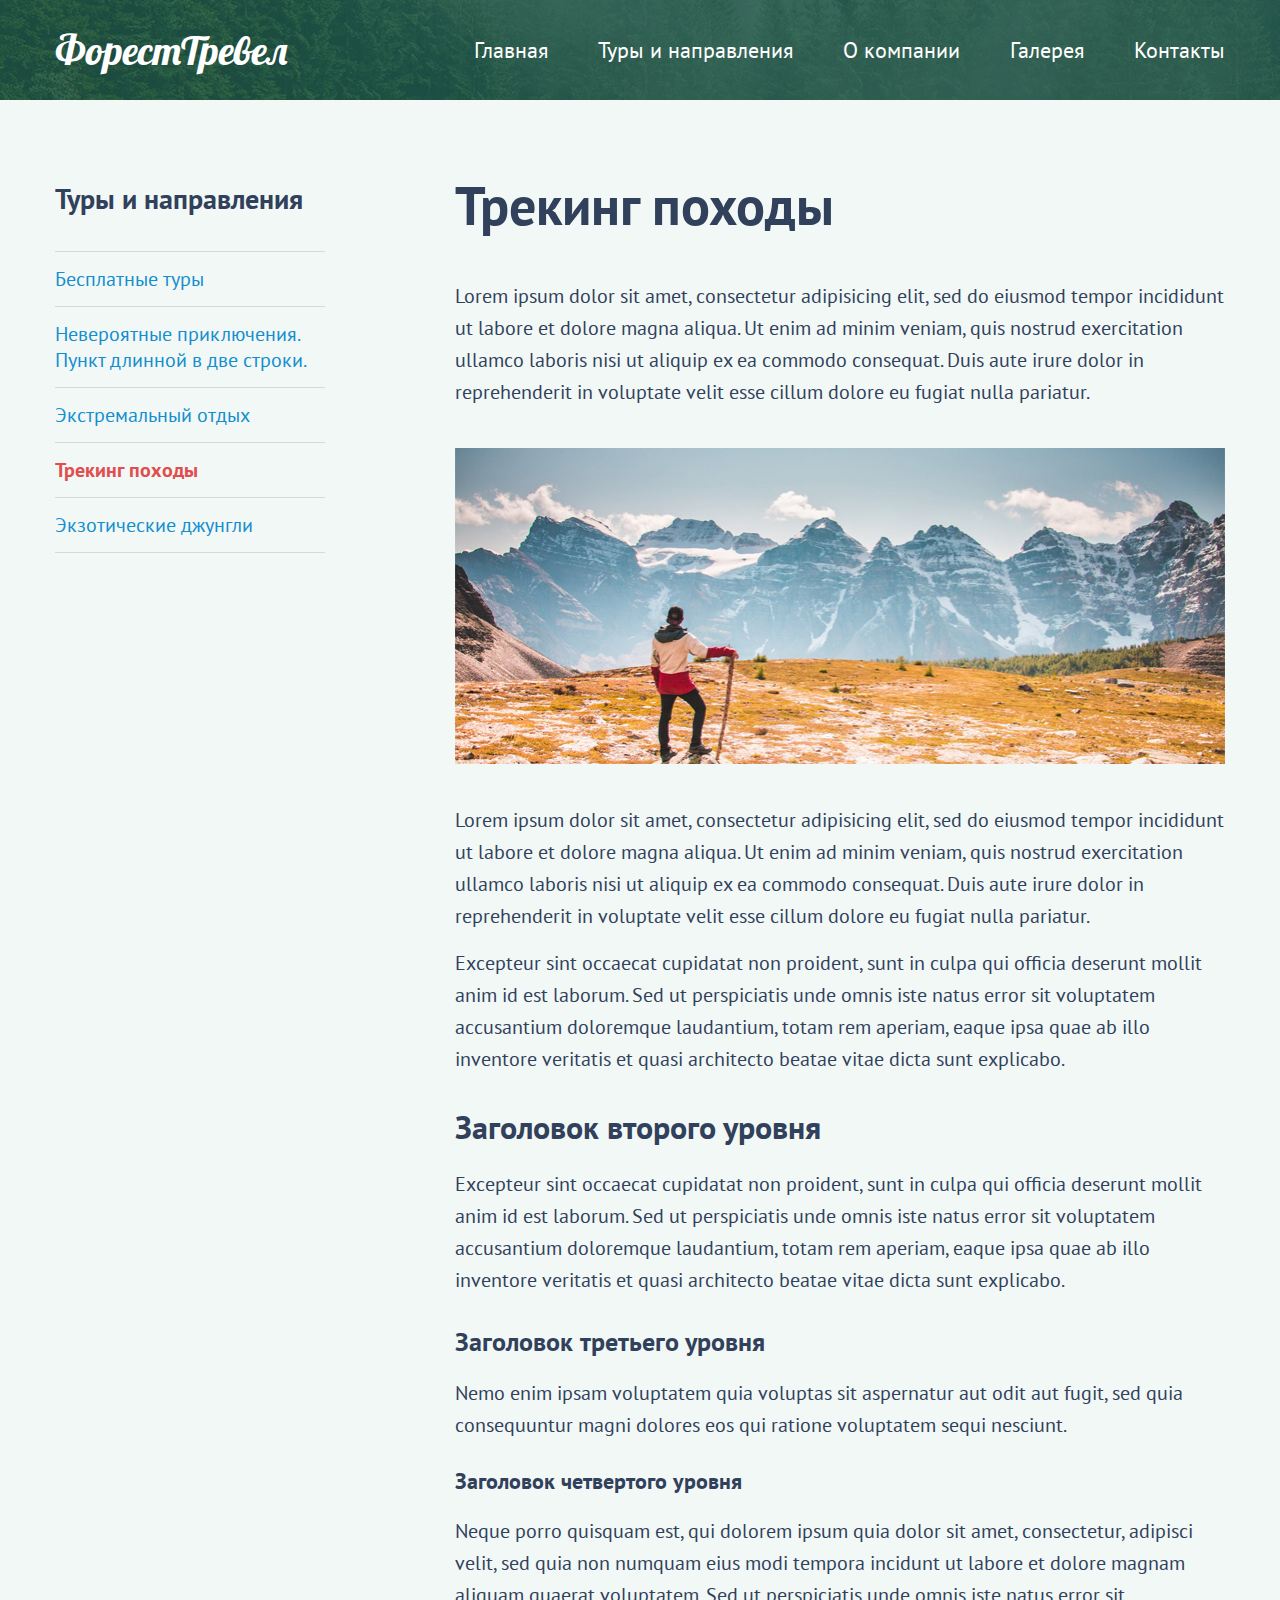
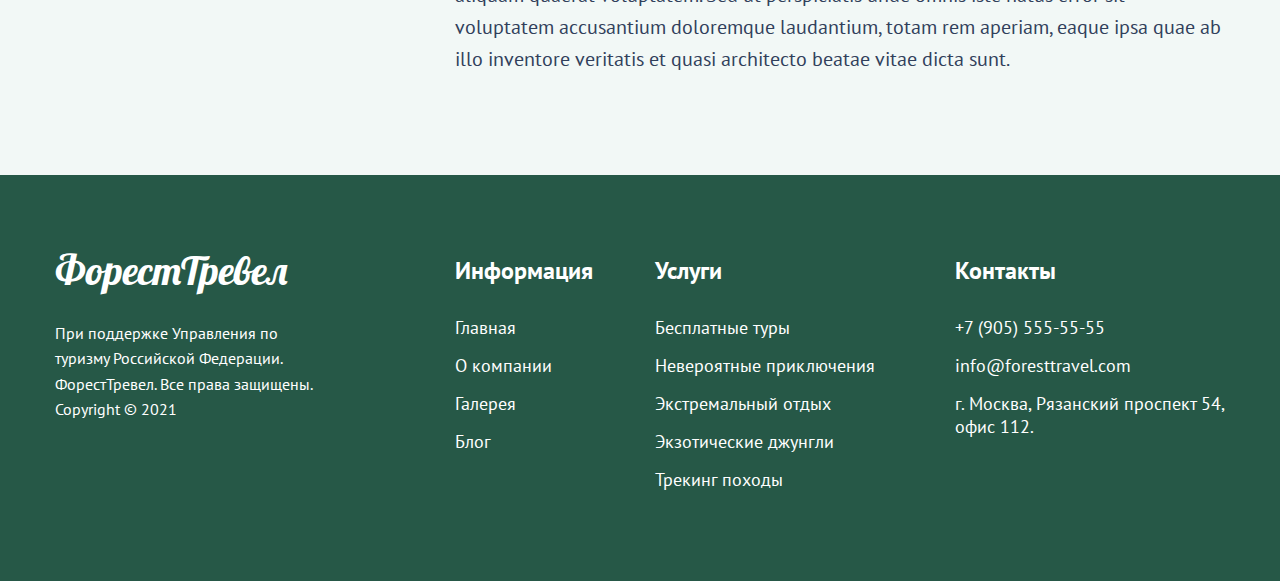
==== article.html @ 5dd3c1b6 "Add files via upload" ====
<!DOCTYPE html>
<html lang="ru">
<head>
    <meta charset="UTF-8">
    <meta name="viewport" content="width=device-width, initial-scale=1.0">
    <title>Forest Travel</title>
    <link rel="stylesheet" href="./css/main.css">
    <link rel="preconnect" href="https://fonts.googleapis.com">
    <link href="https://fonts.googleapis.com/css2?family=Lobster&family=PT+Sans:wght@400;700&display=swap" rel="stylesheet">


</head>
<body>

    <header class="header-inner">

        <div class="header-top">

            <div class="logo">ФорестТревел</div>

            <nav class="header-nav">

                <ul class="header-nav-list">

                    <li class="header-nav-list-item"><a class="header-nav-link" href="index.html">Главная</a></li>
                    <li class="header-nav-list-item"><a class="header-nav-link" href="tours.html">Туры и направления</a></li>
                    <li class="header-nav-list-item"><a class="header-nav-link" href="article.html">О компании</a></li>
                    <li class="header-nav-list-item"><a class="header-nav-link" href="">Галерея</a></li>
                    <li class="header-nav-list-item"><a class="header-nav-link" href="">Контакты</a></li>

                </ul>
    
            </nav>

        </div>
               
    </header>

    <main  class="inner-page-tours">

        <div class="container">

            <div class="row-article-page">

                <nav class="article-page-nav">

                    <h3 class="article-pag-nav-title">Туры и направления</h3>

                    <ul class="article-pag-nav-list">

                        <li><a href="#">Бесплатные туры</a></li>
                        <li><a href="#">Невероятные приключения. Пункт длинной в две строки.</a></li>
                        <li><a href="#">Экстремальный отдых</a></li>
                        <li><a href="#" class="active">Трекинг походы</a></li>
                        <li><a href="#">Экзотические джунгли</a></li>

                    </ul>

                </nav>
                    
                <article class="article-page-article">

                    <h1>Трекинг походы</h1>

                    <p>Lorem ipsum dolor sit amet, consectetur adipisicing elit, sed do eiusmod tempor incididunt ut labore et dolore magna aliqua. Ut enim ad minim veniam, quis nostrud exercitation ullamco laboris nisi ut aliquip ex ea commodo consequat. Duis aute irure dolor in reprehenderit in voluptate velit esse cillum dolore eu fugiat nulla pariatur. </p>

                    <img src="./img/third-page/tracking hikes.jpg" alt="Трекинг походы">

                    <p>Lorem ipsum dolor sit amet, consectetur adipisicing elit, sed do eiusmod tempor incididunt ut labore et dolore magna aliqua. Ut enim ad minim veniam, quis nostrud exercitation ullamco laboris nisi ut aliquip ex ea commodo consequat. Duis aute irure dolor in reprehenderit in voluptate velit esse cillum dolore eu fugiat nulla pariatur. 
                    </p>

                    <p>Excepteur sint occaecat cupidatat non proident, sunt in culpa qui officia deserunt mollit anim id est laborum. Sed ut perspiciatis unde omnis iste natus error sit voluptatem accusantium doloremque laudantium, totam rem aperiam, eaque ipsa quae ab illo inventore veritatis et quasi architecto beatae vitae dicta sunt explicabo.</p>

                    <h2>Заголовок второго уровня</h2>

                    <p>Excepteur sint occaecat cupidatat non proident, sunt in culpa qui officia deserunt mollit anim id est laborum. Sed ut perspiciatis unde omnis iste natus error sit voluptatem accusantium doloremque laudantium, totam rem aperiam, eaque ipsa quae ab illo inventore veritatis et quasi architecto beatae vitae dicta sunt explicabo. </p>

                    <h3>Заголовок третьего уровня</h3>

                    <p>Nemo enim ipsam voluptatem quia voluptas sit aspernatur aut odit aut fugit, sed quia consequuntur magni dolores eos qui ratione voluptatem sequi nesciunt. </p>

                    <h4>Заголовок четвертого уровня</h4>

                    <p>Neque porro quisquam est, qui dolorem ipsum quia dolor sit amet, consectetur, adipisci velit, sed quia non numquam eius modi tempora incidunt ut labore et dolore magnam aliquam quaerat voluptatem.
                    Sed ut perspiciatis unde omnis iste natus error sit voluptatem accusantium doloremque laudantium, totam rem aperiam, eaque ipsa quae ab illo inventore veritatis et quasi architecto beatae vitae dicta sunt.</p>

                </article>
                
            </div>
             
        </div>
                     
    </main>

    <footer class="footer">

        <div class="container">

             <!--footer-row-->

            <div class="footer-row">

                <div class="footer-copyright">

                    <div class="footer-logo">

                        <div class="logo">ФорестТревел</div>

                    </div>

                    <p>При поддержке Управления по туризму Российской Федерации. ФорестТревел. Все права защищены. Copyright © 2021</p>

                </div>
                           
                <div class="footer-widgets-wrapper">

                    <!--footer-widget-info-->

                    <div class="footer-widget footer-widget-info">

                        <h4 class="footer-widget-title">Информация</h4>

                        <ul class="footer-widget-list">

                            <li><a href="#!">Главная</a></li>

                            <li><a href="#!">О компании</a></li>

                            <li><a href="#!">Галерея</a></li>

                            <li><a href="#!">Блог</a></li>

                        </ul>

                    </div>

                    <!--footer-widget-info-->

                    <!--ffooter-widget-servises-->

                    <div class="footer-widget footer-widget-servises">

                        <h4 class="footer-widget-title">Услуги</h4>

                        <ul class="footer-widget-list">

                            <li><a href="#!">Бесплатные туры</a></li>

                            <li><a href="#!">Невероятные приключения</a></li>

                            <li><a href="#!">Экстремальный отдых</a></li>

                            <li><a href="#!">Экзотические джунгли</a></li>

                            <li><a href="#!">Трекинг походы</a></li>

                        </ul>

                    </div>

                    <!--ffooter-widget-servises-->

                    <!--footer-widget-contacts-->

                    <div class="footer-widget footer-widget-contacts">

                        <h4 class="footer-widget-title">Контакты</h4>

                        <ul class="footer-widget-list">

                            <li><a href="tel:+79055555555">+7 (905) 555-55-55</a></li>

                            <li><a href="mailto:info@foresttravel.com">info@foresttravel.com</a></li>

                            <li>г. Москва, Рязанский проспект 54, офис 112.</li>

                        </ul>

                    </div>

                    <!--footer-widget-contacts-->

                </div>

            </div>

            <!--footer-row-->
        
        </div>

    </footer>
            
</body>
</html>
---- css/main.css ----
/* font-family: 'Lobster', cursive;
font-family: 'PT Sans', sans-serif; */


*,
*::before,
*::after {

    box-sizing: border-box;

}

body {

    font-family: 'PT Sans', sans-serif;

}
body,
h1,
h2,
h3,
h4,
h5,
h6,
p {

    margin: 0;

}

img {

    display: block;
    max-width: 100%;
    height: auto;

}

ul {

    margin: 0;
    padding: 0;
    list-style-type: none;

}

.container {

    width: 1170px;
    margin: 0 auto;

}


html {

    scroll-behavior: smooth;

}

/* header -  шапка*/

.header {

    position: relative;
    height: 800px;
    padding-top: 50px;
    background-color: #265847;
    background-image: url('./../img/first-page/Header-img.jpg');
    background-position: center;
    background-size: cover;
    color: #fff;

}

.header-top {

    display: flex;
    justify-content: space-between;
    align-items: center;
    width: 1170px;
    margin: 0 auto;
    
}

.logo {

    font-family: 'Lobster', cursive;
    color: #fff;
    font-size: 40px;
    font-weight: normal;
    
}

.header-nav {
    
    font-size: 22px;
    color: #fff;

}

.header-nav-list {
    
    display: flex;

}

/* 
длинный вариант кода для избавления от последнего отступа
.header-nav-list-item {
    margin-right: 50px;
}
.header-nav-list-item:last-child {
    margin-right: 0;
} */

/* короткий вариан кода*/
.header-nav-list-item:not(:last-child){

    margin-right: 50px;
}

.header-nav-link {

    color: #fff;
    text-decoration: none;

}

.header-content {

    position: absolute;
    top: 50%;
    left: 50%;
    transform: translate(-50%, -50%);
    text-align: center;
    width: 1170px;
    
}

.header-title {

    color: #fff;
    font-size: 60px;
    margin-bottom: 20px;
    
}


.header-content p {

    color: #fff;
    font-size: 24px;
   
}


.header-scrol {

    position: absolute;
    bottom: 25px;
    left: 50%;
    transform: translateX(-50%);

    display: inline-block;
    padding-bottom: 34px;
    
    font-size: 16px;
    text-align: center;
    color: #fff;
    text-decoration: none;

}

.header-scrol::after {

    position: absolute;
    bottom: 0;
    left: 50%;
    transform: translateX(-50%);

    content: "";
    display: block;
    width: 24px;
    height: 24px;

    background-image: url('../img/first-page/arrow-down.svg');
    
}

/* шапка второй страницы  */

.header-inner {

    height: 100px;
    background-color: #265847;
    background-image: url('../img/second-page/header_page2.jpg');
    background-position: center;
    background-size: cover;
    color: #fff;
    display: flex;
    align-items: center;
       
}

/*main-центральная часть сайта*/

.main {

    padding-top: 120px;
    padding-bottom: 120px;

}

.main-row {

    display: flex;
    margin-bottom: 120px;
    justify-content: space-between;

}

.main-row:last-child {

    margin-bottom: 0;

}

/* каждый четный контейнер будет ревенрсивным по сравнению с нечетным*/

.main-row:nth-child(even) {

    flex-direction: row-reverse;

}

/* каждый четный контейнер будет ревенрсивным по сравнению с нечетным*/


.main-content {

    width: 470px;

}

.main-header {

    margin-bottom: 20px;
    font-size: 54px;
    color: #31405B;
    font-weight: bold;
    line-height: 1.3;    
    
}

.main-content-text {

    margin-bottom: 40px;
    color: #31405B;
    font-size: 20px;
    line-height: 1.6;
    
}

.main-content-text a {

    color: #138ECE;

}

.main-content-text p {

    margin-top: 0;
    margin-bottom: 15px;

}

.main-img {

    width: 570px;

}

.button {

    display:inline-block ;
    height: 50px;
    padding-left: 40px;
    padding-right: 40px;
    background-color: #0AC883;
    box-shadow: 0px 8px 20px rgba(24, 219, 148, 0.35);
    border-radius: 50px;

    font-weight: bold;
    color: #fff;
    line-height: 50px;
    font-size: 20px;
    font-weight: 700;
    text-decoration: none;
    
}

/* main page2 */

.inner-page-tours {

    padding-top: 60px;
    padding-bottom: 100px;
    background-color: #F2F8F6;

}

.inner-page-tours-header {

    margin-bottom: 60px;
    text-align: center;
    font-size: 54px;
    font-weight: 700;
    
}

/* main page3 */

.row-article-page {

    display: flex;
    justify-content: space-between;
    padding-top: 10px;

}


.article-page-nav {

    width: 270px;
    flex-shrink: 0;
    flex-grow: 0;
    padding-top: 10px;

}

.article-pag-nav-title {

    color: #31405B;
    font-size: 28px;
    font-weight: 700;
    margin-bottom: 34px;

}

.article-pag-nav-list {

    font-size: 20px;
    border-top: 1px solid #D6D9D8;

}

.article-pag-nav-list li {

    border-bottom: 1px solid #D6D9D8;

}

.article-pag-nav-list a {

    display: block;
    color: #138ECE;
    text-decoration: none;
    padding-top: 14px;
    padding-bottom: 14px;

}

.article-pag-nav-list a.active {

    font-weight: 700;
    color: #E04E4E;

}

.article-pag-nav-list a:hover {

    text-decoration: underline;

}

.article-page-article {

    width: 770px;
    flex-shrink: 0;
    flex-grow: 0;
    color: #31405B;
    font-size: 20px;
    line-height: 1.6;

}

.article-page-article h1,
.article-page-article h2,
.article-page-article h3,
.article-page-article h4 {
    
    margin-bottom: 15px;
    font-weight: 700;
}

.article-page-article h1 {

    line-height: normal;
    margin-bottom: 40px;
    font-size: 54px;
        
}

.article-page-article h2 {

    margin-top: 27px;
    font-size: 32px;
       
}

.article-page-article h3 {

    margin-top: 25px;
    font-size: 26px;
    
}

.article-page-article h4 {

    margin-top: 23px;
    font-size: 22px;
   
}

.article-page-article p {

    margin-bottom: 15px;


}

.article-page-article img {

    margin-top: 40px;
    margin-bottom: 40px;
    
}

.article-page-article > *:last-child {

    margin-bottom: 0;

}

/*footer-подвал*/

.footer {

    padding-top: 70px;
    padding-bottom: 90px;
    color: #fff;
    background-color: #265847;

}
    
.footer a {

    color: #fff;
    text-decoration: none;

}

.footer a:hover {

    text-decoration: underline;

}

.footer-row {

    display: flex;
    justify-content: space-between;
}


.footer-widgets-wrapper {
    
    display: flex;
    padding-top: 10px;

}

.footer-copyright {

    width: 270px;

}

.footer-logo {

    margin-bottom: 26px;

}

.footer-copyright p {

    font-size: 16px;
    line-height: 1.6;

}

.footer-widget {

    font-size: 18px;

}

.footer-widget-info {

    width: 170px;
}

.footer-widget-servises {

    width: 270px;
}

.footer-widget-contacts {

    width: 270px;
}

.footer-widget + .footer-widget {

    margin-left: 30px;

}

.footer-widget li{

    margin-top: 0;
    margin-bottom: 15px;

}

.footer-widget-title {

    margin-bottom: 30px;
    font-size: 24px;
    color: #fff;

}

.footer-widget-list {

    font-size: 18px;

}

.footer-widget-list li {

    margin-bottom: 15px;

}


.footer-widget-list li:last-child {

    margin-bottom: 0px;

}    

/*  cards  */

.cards-wrapper {

    display: flex;
    flex-direction: column;
    row-gap: 30px;

}

.cards-row {

    display: flex;
    justify-content: space-between;
    
}

.cards-column {

    display: flex;
    flex-direction: column;
    justify-content: space-between;

}

.standard-card {

    width: 570px;

}

.wide-card {

    width: 670px;
    
}

.high-card {

    width: 470px; 

}

.standard-card, .wide-card, .high-card {

    text-decoration: none;
    color: #fff;
    transition: .3s;

}

.standard-card:hover, .wide-card:hover, .high-card:hover {

    opacity: 0.9;

}


.card-title-wrapper {

    height: 80px;
    color: #fff;
    padding-left: 30px;
    padding-right: 30px;
    display: flex;
    align-items: center;

    overflow: hidden;
    white-space: nowrap;

}

.gray-color {

    background-color: #A6A6A6;

}

.sand-color {

    background-color: #C1B19B;

}

.turquoise-color {

    background-color: #66B0BE;

}

.brown-color {

    background-color: #876F56;

}

.green-color {

    background-color: #27695E;

}

.card-title {

    font-size: 28px;
    font-weight: 700;
    text-overflow: ellipsis;
    overflow: hidden;

}
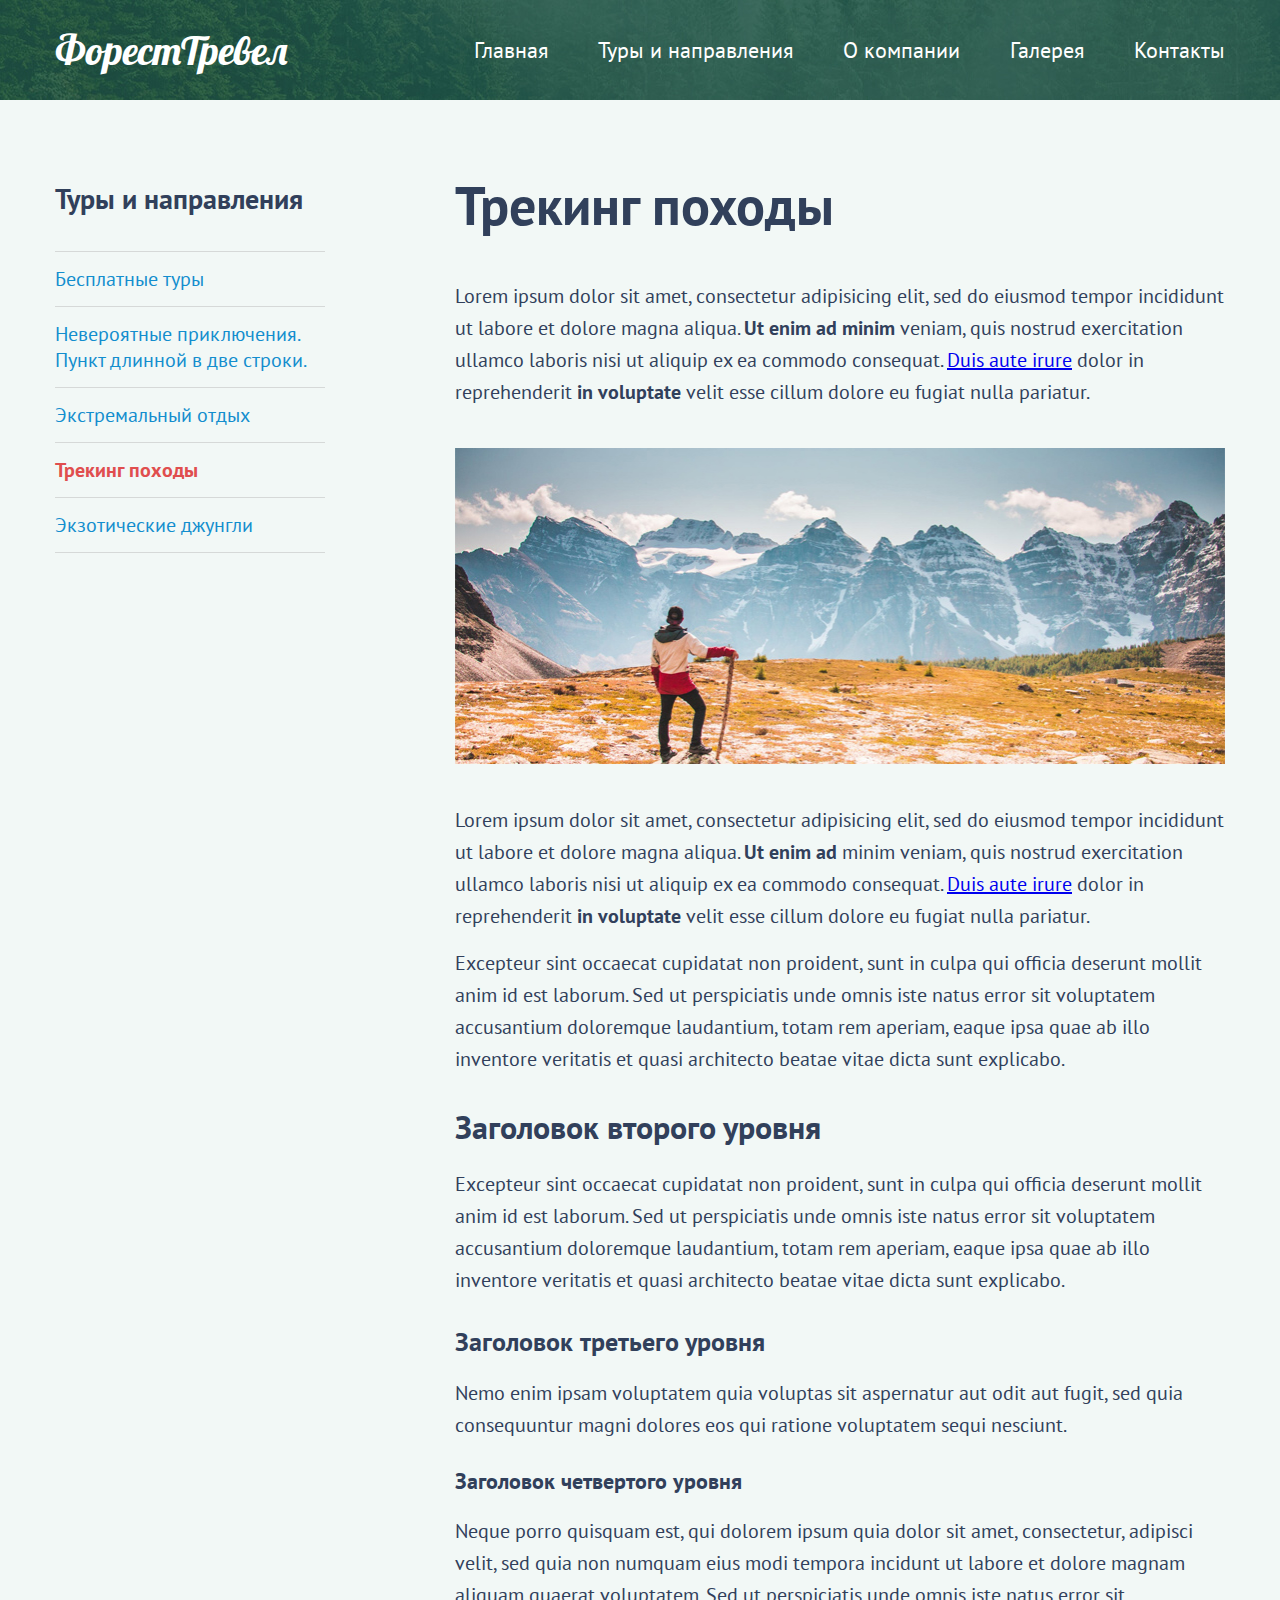
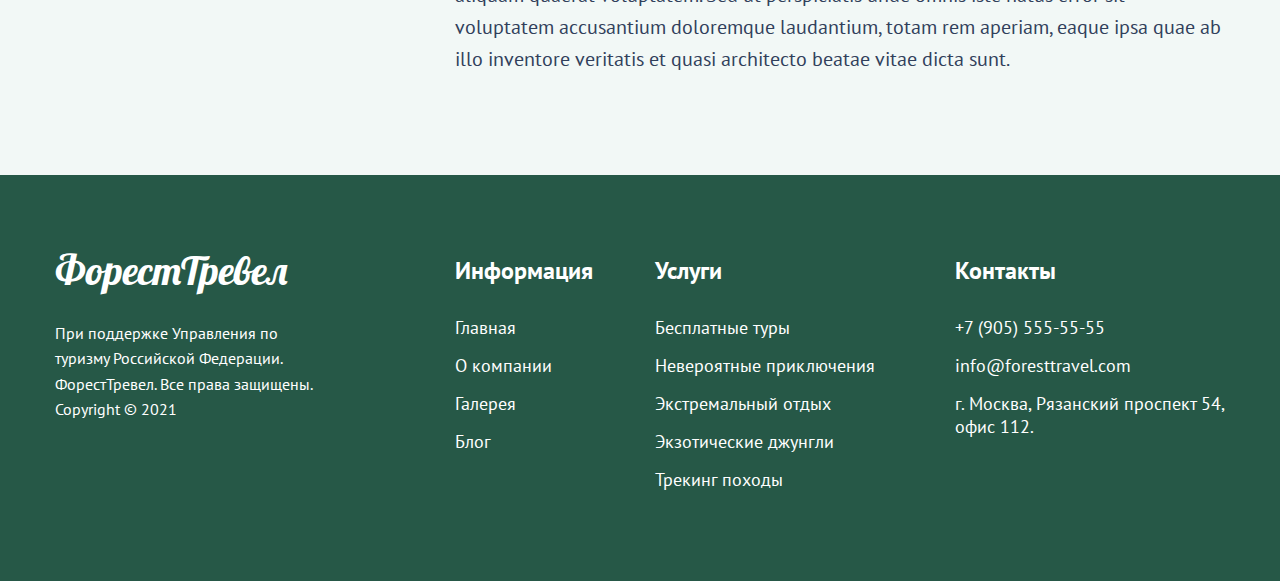
==== commit 170ae28c: "Add files via upload" ====
--- a/article.html
+++ b/article.html
@@ -51,7 +51,7 @@
                         <li><a href="#">Бесплатные туры</a></li>
                         <li><a href="#">Невероятные приключения. Пункт длинной в две строки.</a></li>
                         <li><a href="#">Экстремальный отдых</a></li>
-                        <li><a href="#" class="active">Трекинг походы</a></li>
+                        <li><a href="tours.html#tracking_hikes" class="active">Трекинг походы</a></li>
                         <li><a href="#">Экзотические джунгли</a></li>
 
                     </ul>
@@ -62,11 +62,11 @@
 
                     <h1>Трекинг походы</h1>
 
-                    <p>Lorem ipsum dolor sit amet, consectetur adipisicing elit, sed do eiusmod tempor incididunt ut labore et dolore magna aliqua. Ut enim ad minim veniam, quis nostrud exercitation ullamco laboris nisi ut aliquip ex ea commodo consequat. Duis aute irure dolor in reprehenderit in voluptate velit esse cillum dolore eu fugiat nulla pariatur. </p>
+                    <p>Lorem ipsum dolor sit amet, consectetur adipisicing elit, sed do eiusmod tempor incididunt ut labore et dolore magna aliqua. <b>Ut enim ad minim</b> veniam, quis nostrud exercitation ullamco laboris nisi ut aliquip ex ea commodo consequat. <a href="#!">Duis aute irure</a> dolor in reprehenderit <b>in voluptate</b> velit esse cillum dolore eu fugiat nulla pariatur. </p>
 
                     <img src="./img/third-page/tracking hikes.jpg" alt="Трекинг походы">
 
-                    <p>Lorem ipsum dolor sit amet, consectetur adipisicing elit, sed do eiusmod tempor incididunt ut labore et dolore magna aliqua. Ut enim ad minim veniam, quis nostrud exercitation ullamco laboris nisi ut aliquip ex ea commodo consequat. Duis aute irure dolor in reprehenderit in voluptate velit esse cillum dolore eu fugiat nulla pariatur. 
+                    <p>Lorem ipsum dolor sit amet, consectetur adipisicing elit, sed do eiusmod tempor incididunt ut labore et dolore magna aliqua. <b>Ut enim ad</b> minim veniam, quis nostrud exercitation ullamco laboris nisi ut aliquip ex ea commodo consequat. <a href="#!">Duis aute irure</a> dolor in reprehenderit <b>in voluptate</b> velit esse cillum dolore eu fugiat nulla pariatur. 
                     </p>
 
                     <p>Excepteur sint occaecat cupidatat non proident, sunt in culpa qui officia deserunt mollit anim id est laborum. Sed ut perspiciatis unde omnis iste natus error sit voluptatem accusantium doloremque laudantium, totam rem aperiam, eaque ipsa quae ab illo inventore veritatis et quasi architecto beatae vitae dicta sunt explicabo.</p>
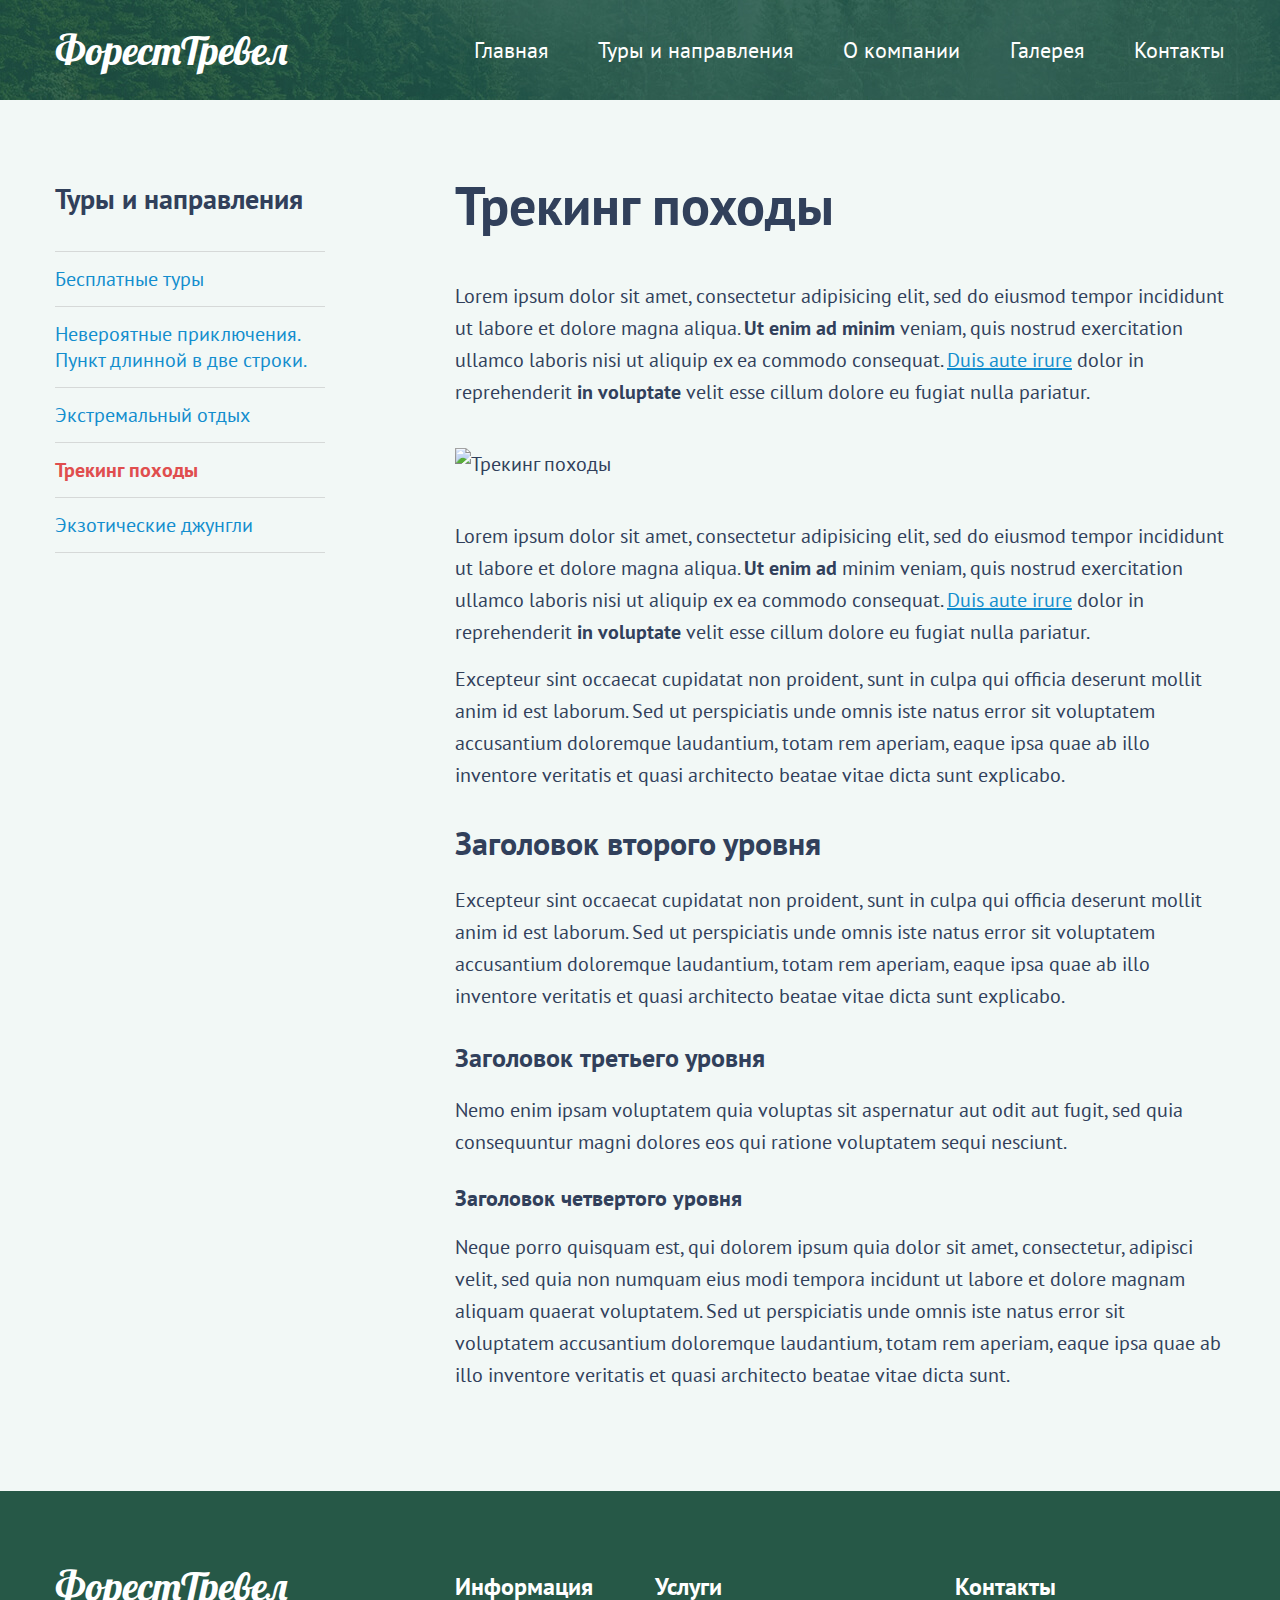
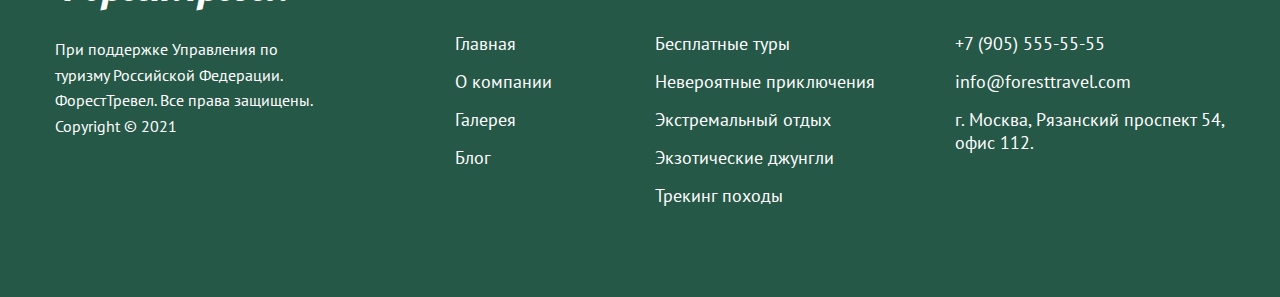
==== commit 8f02b418: "Add files via upload" ====
--- a/article.html
+++ b/article.html
@@ -26,7 +26,7 @@
                     <li class="header-nav-list-item"><a class="header-nav-link" href="tours.html">Туры и направления</a></li>
                     <li class="header-nav-list-item"><a class="header-nav-link" href="article.html">О компании</a></li>
                     <li class="header-nav-list-item"><a class="header-nav-link" href="">Галерея</a></li>
-                    <li class="header-nav-list-item"><a class="header-nav-link" href="">Контакты</a></li>
+                    <li class="header-nav-list-item"><a class="header-nav-link" href="contact.html">Контакты</a></li>
 
                 </ul>
     
@@ -36,7 +36,7 @@
                
     </header>
 
-    <main  class="inner-page-tours">
+    <main  class="inner-page">
 
         <div class="container">
 
@@ -48,11 +48,11 @@
 
                     <ul class="article-pag-nav-list">
 
-                        <li><a href="#">Бесплатные туры</a></li>
-                        <li><a href="#">Невероятные приключения. Пункт длинной в две строки.</a></li>
-                        <li><a href="#">Экстремальный отдых</a></li>
+                        <li><a href="tours.html#Free_tours">Бесплатные туры</a></li>
+                        <li><a href="tours.html#Incredible_adventures">Невероятные приключения. Пункт длинной в две строки.</a></li>
+                        <li><a href="tours.html#Extreme_recreation">Экстремальный отдых</a></li>
                         <li><a href="tours.html#tracking_hikes" class="active">Трекинг походы</a></li>
-                        <li><a href="#">Экзотические джунгли</a></li>
+                        <li><a href="tours.html#Exotic_jungle">Экзотические джунгли</a></li>
 
                     </ul>
 
@@ -64,7 +64,7 @@
 
                     <p>Lorem ipsum dolor sit amet, consectetur adipisicing elit, sed do eiusmod tempor incididunt ut labore et dolore magna aliqua. <b>Ut enim ad minim</b> veniam, quis nostrud exercitation ullamco laboris nisi ut aliquip ex ea commodo consequat. <a href="#!">Duis aute irure</a> dolor in reprehenderit <b>in voluptate</b> velit esse cillum dolore eu fugiat nulla pariatur. </p>
 
-                    <img src="./img/third-page/tracking hikes.jpg" alt="Трекинг походы">
+                    <img src="./img/third-page/tracking_hikes.jpg" alt="Трекинг походы">
 
                     <p>Lorem ipsum dolor sit amet, consectetur adipisicing elit, sed do eiusmod tempor incididunt ut labore et dolore magna aliqua. <b>Ut enim ad</b> minim veniam, quis nostrud exercitation ullamco laboris nisi ut aliquip ex ea commodo consequat. <a href="#!">Duis aute irure</a> dolor in reprehenderit <b>in voluptate</b> velit esse cillum dolore eu fugiat nulla pariatur. 
                     </p>
@@ -122,13 +122,13 @@
 
                         <ul class="footer-widget-list">
 
-                            <li><a href="#!">Главная</a></li>
+                            <li><a href="index.html">Главная</a></li>
 
-                            <li><a href="#!">О компании</a></li>
+                            <li><a href="tours.html">О компании</a></li>
 
                             <li><a href="#!">Галерея</a></li>
 
-                            <li><a href="#!">Блог</a></li>
+                            <li><a href="article.html">Блог</a></li>
 
                         </ul>
 
@@ -144,15 +144,15 @@
 
                         <ul class="footer-widget-list">
 
-                            <li><a href="#!">Бесплатные туры</a></li>
+                            <li><a href="tours.html#Free_tours">Бесплатные туры</a></li>
 
-                            <li><a href="#!">Невероятные приключения</a></li>
+                            <li><a href="tours.html#Incredible_adventures">Невероятные приключения</a></li>
 
-                            <li><a href="#!">Экстремальный отдых</a></li>
+                            <li><a href="tours.html#Extreme_recreation">Экстремальный отдых</a></li>
 
-                            <li><a href="#!">Экзотические джунгли</a></li>
+                            <li><a href="tours.html#Exotic_jungle">Экзотические джунгли</a></li>
 
-                            <li><a href="#!">Трекинг походы</a></li>
+                            <li><a href="tours.html#tracking_hikes">Трекинг походы</a></li>
 
                         </ul>
 
--- a/css/main.css
+++ b/css/main.css
@@ -13,8 +13,21 @@
 body {
 
     font-family: 'PT Sans', sans-serif;
-
-}
+    
+}
+
+input {
+
+    font-family: 'PT Sans', sans-serif;
+
+}
+
+label {
+
+    cursor: pointer;
+
+}
+
 body,
 h1,
 h2,
@@ -25,6 +38,7 @@
 p {
 
     margin: 0;
+    color: #31405B;
 
 }
 
@@ -243,9 +257,14 @@
 
 }
 
+.main-content-header {
+
+    margin-bottom: 20px;
+
+}
+
 .main-header {
-
-    margin-bottom: 20px;
+    
     font-size: 54px;
     color: #31405B;
     font-weight: bold;
@@ -290,6 +309,8 @@
     background-color: #0AC883;
     box-shadow: 0px 8px 20px rgba(24, 219, 148, 0.35);
     border-radius: 50px;
+    border: none;
+    cursor: pointer;
 
     font-weight: bold;
     color: #fff;
@@ -302,7 +323,7 @@
 
 /* main page2 */
 
-.inner-page-tours {
+.inner-page {
 
     padding-top: 60px;
     padding-bottom: 100px;
@@ -328,7 +349,6 @@
     padding-top: 10px;
 
 }
-
 
 .article-page-nav {
 
@@ -437,7 +457,6 @@
 
     margin-bottom: 15px;
 
-
 }
 
 .article-page-article img {
@@ -447,9 +466,317 @@
     
 }
 
+.article-page-article a {
+
+    color: #138ECE; 
+    
+}
+
 .article-page-article > *:last-child {
 
     margin-bottom: 0;
+
+}
+
+/* main page 4 */
+
+.contacts-header {
+
+    margin-bottom: 40px;
+
+}
+
+.contact-row {
+
+    display: flex;
+    justify-content: space-between;
+    align-items: flex-start;
+
+}
+
+.contact-info {
+
+    width: 470px;
+    
+}
+
+.contact-block + .contact-block {
+
+    margin-top: 40px;
+
+}
+
+.contact-block-title {
+
+    font-size: 28px;
+    font-weight: 700;
+    margin-bottom: 20px;
+
+}  
+
+.contact-block-body {
+
+    font-size: 20px;
+    line-height: 1.6;
+
+}
+
+.contact-list > *:last-child {
+
+    margin-bottom: 0;
+
+}
+
+.contact-list li {
+
+    margin-bottom: 15px;
+
+}
+
+.contact-list a {
+
+    color: #138ECE;
+    text-decoration: none;
+}
+
+.contact-list-icon {
+
+    position: relative;
+    padding-left: 39px;
+
+}
+
+.contact-list-icon::before {
+
+    content: "";
+    display: block;
+    position: absolute;
+    width: 24px;
+    height: 24px;
+    top: 5px;
+    left: 0;
+
+}
+
+.contact-list-icon.phone::before {
+
+    background-image: url('./../img/icon/phone.svg');
+}
+
+.contact-list-icon.mail::before {
+
+    background-image: url('./../img/icon/mail.svg');
+
+}
+
+.contact-list-icon.address::before {
+
+    background-image: url('./../img/icon/map-pin.svg');
+
+}
+
+/* form */
+
+.form {
+
+    padding: 40px;
+    width: 630px;
+    background: #fff;
+    box-shadow: 0px 10px 20px rgba(211, 211, 211, 0.25);
+    
+}
+
+.form-title {
+
+    margin-bottom: 20px;
+    font-size: 28px;
+    font-weight: 700;
+
+}
+
+.form-group-title {
+
+    margin-bottom: 15px;
+    font-size: 20px;
+    font-weight: 700;
+
+}
+
+.form-group {
+
+    margin-bottom: 30px;
+    font-size: 18px;
+    
+}
+
+.form-group-row {
+
+    margin-bottom: 10px;
+    display: flex;
+    justify-content: space-between;
+
+}
+
+.form-group:last-of-type {
+
+    margin-bottom: 35px;
+}
+
+.form-group-row > .input + .input {
+
+    margin-left: 10px;
+   
+}
+
+/* input */
+
+.input {
+
+    width: 100%;
+    padding-left: 20px;
+    padding-right: 20px;
+    height: 50px;
+    background: #EEEEEE;
+    border-radius: 6px;
+    border: 1px #C0C0C0 solid;
+    color: #31405B;
+    font-size: 18px;
+        
+}
+
+.input::placeholder {
+
+    color: rgba(49, 64, 91, 0.5);
+}
+
+/* radio-button */
+
+.radio-row {
+    
+    display: flex;
+    align-items: flex-start;
+    margin-bottom: 20px;
+}
+
+.real-radio {
+
+    width: 0;
+    height: 0;
+    position: absolute;
+    opacity: 0;
+    z-index: -1;
+    appearance: none;
+
+}
+
+.custom-radio {
+
+    position: relative;
+    display: inline-block;
+    vertical-align: bottom;
+    margin-right: 15px;
+    border-radius: 50%;
+    width: 20px;
+    height: 20px;
+    background: #EEEEEE;
+    border: 1px solid #C0C0C0;
+    
+}
+
+.custom-radio::before {
+
+    content: "";
+    display: block;
+    flex-shrink: 0;
+    
+    position: absolute;
+    top: 50%;
+    left: 50%;
+    transform: translate(-50%, -50%) scale(0);
+    
+    width: 12px;
+    height: 12px;
+    background: #2AB698;
+    border-radius: 50%;
+    transition: transform 0.2s ease-in;
+        
+}
+
+.real-radio:checked + .custom-radio::before {
+      
+    transform: translate(-50%, -50%) scale(1);
+    
+}
+
+.real-radio:focus + .custom-radio {
+
+   outline: 2px solid #333;
+   
+}
+
+/* checkbox */
+
+.checkbox-row {
+
+    display: flex;
+    align-items: flex-start;
+    margin-bottom: 20px;
+
+}
+
+.real-checkbox {
+
+    width: 0;
+    height: 0;
+    position: absolute;
+    opacity: 0;
+    z-index: -1;
+    appearance: none;
+
+}
+
+.custom-checkbox {
+
+    position: relative;
+    width: 20px;
+    height: 20px;
+    margin-right: 15px;
+    vertical-align: bottom;
+    background: #EEEEEE;
+    border-radius: 2px;
+    border: 1px solid #C0C0C0;
+    display: inline-block;
+    flex-shrink: 0;
+    
+}
+
+.real-checkbox:focus + .custom-checkbox {
+
+    outline: 2px solid #333;
+    
+ }
+
+.custom-checkbox::before {
+
+    content: "";
+    display: block;
+    
+    position: absolute;
+    top: 50%;
+    left: 50%;
+    transform: translate(-50%, -50%) scale(0);
+    
+    width: 17px;
+    height: 17px;
+    background-image: url('./../img/icon/check.svg');
+    
+    transition: transform 0.2s ease-in;
+
+}
+
+.real-checkbox:checked + .custom-checkbox::before {
+
+    transform: translate(-50%, -50%) scale(1);
 
 }
 
@@ -507,6 +834,7 @@
 
     font-size: 16px;
     line-height: 1.6;
+    color: #fff;
 
 }
 
@@ -563,7 +891,6 @@
     margin-bottom: 15px;
 
 }
-
 
 .footer-widget-list li:last-child {
 
